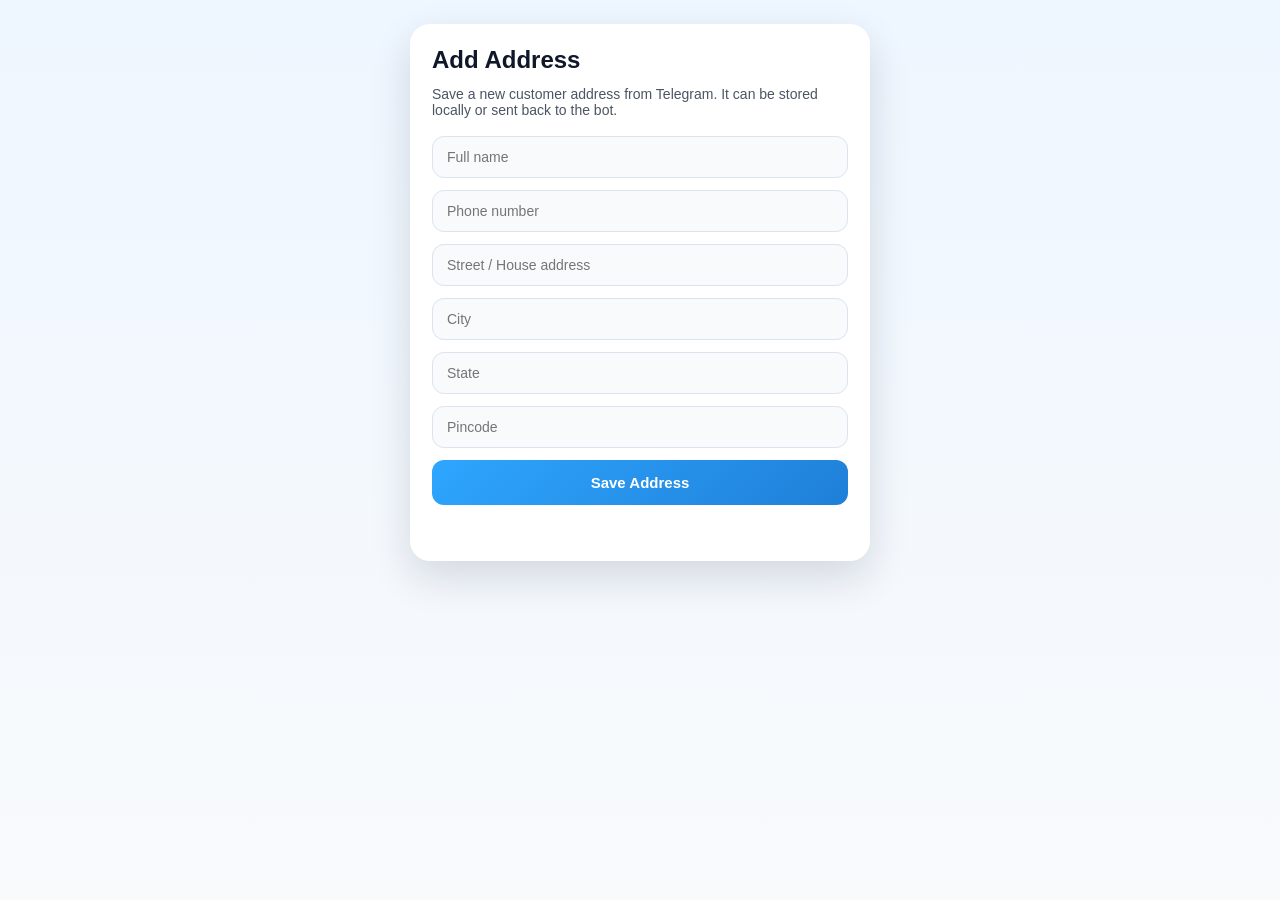
==== public/miniapp.html @ 4f784415 "Add Telegram mini app page and web_app_data support for the bot." ====
<!DOCTYPE html>
<html lang="en">
  <head>
    <meta charset="UTF-8" />
    <meta name="viewport" content="width=device-width, initial-scale=1.0" />
    <title>Address Mini App</title>
    <script src="https://telegram.org/js/telegram-web-app.js"></script>
    <style>
      :root {
        --bg: #0f172a;
        --panel: #111827;
        --card: #ffffff;
        --primary: #2ea6ff;
        --primary-dark: #1f7fd8;
        --text: #0f172a;
        --muted: #4b5563;
        --success: #16a34a;
      }

      * { box-sizing: border-box; }

      body {
        margin: 0;
        min-height: 100vh;
        background: linear-gradient(180deg, #eef6ff 0%, #f8fafc 100%);
        font-family: Arial, Helvetica, sans-serif;
        color: var(--text);
        display: flex;
        justify-content: center;
        align-items: flex-start;
        padding: 24px 16px;
      }

      .card {
        width: min(100%, 460px);
        background: var(--card);
        border-radius: 20px;
        box-shadow: 0 16px 40px rgba(15, 23, 42, 0.14);
        padding: 22px;
      }

      h2 {
        margin: 0 0 12px;
        font-size: 24px;
      }

      p {
        margin: 0 0 18px;
        color: var(--muted);
        font-size: 14px;
      }

      form {
        display: grid;
        gap: 12px;
      }

      input {
        width: 100%;
        border: 1px solid #dbe3ee;
        border-radius: 12px;
        background: #f8fafc;
        padding: 12px 14px;
        font-size: 14px;
        outline: none;
      }

      input:focus {
        border-color: var(--primary);
        box-shadow: 0 0 0 3px rgba(46, 166, 255, 0.12);
      }

      button {
        border: none;
        border-radius: 12px;
        background: linear-gradient(135deg, var(--primary) 0%, var(--primary-dark) 100%);
        color: white;
        font-weight: 700;
        font-size: 15px;
        padding: 14px 16px;
        cursor: pointer;
      }

      button:hover {
        filter: brightness(1.04);
      }

      .status {
        margin-top: 14px;
        font-size: 13px;
        color: var(--muted);
        min-height: 20px;
      }

      .status.success {
        color: var(--success);
        font-weight: 600;
      }
    </style>
  </head>
  <body>
    <div class="card">
      <h2>Add Address</h2>
      <p> Save a new customer address from Telegram. It can be stored locally or sent back to the bot.</p>

      <form id="addressForm">
        <input type="text" name="name" placeholder="Full name" required />
        <input type="text" name="phone" placeholder="Phone number" required />
        <input type="text" name="address" placeholder="Street / House address" required />
        <input type="text" name="city" placeholder="City" required />
        <input type="text" name="state" placeholder="State" required />
        <input type="text" name="pincode" placeholder="Pincode" required />
        <button type="submit">Save Address</button>
      </form>

      <div id="status" class="status" aria-live="polite"></div>
    </div>

    <script>
      const tg = window.Telegram && window.Telegram.WebApp ? window.Telegram.WebApp : null;

      if (tg) {
        tg.ready();
        tg.expand();
        tg.MainButton.setText('Save Address');
        tg.MainButton.show();
      }

      const form = document.getElementById('addressForm');
      const status = document.getElementById('status');

      function showStatus(message, isSuccess = false) {
        status.textContent = message;
        status.classList.toggle('success', isSuccess);
      }

      function submitAddress(data) {
        const payload = JSON.stringify(data);
        localStorage.setItem('miniapp_address', payload);
        showStatus('Address saved locally.', true);

        if (tg) {
          tg.sendData(payload);
          tg.close();
        }
      }

      form.addEventListener('submit', function (event) {
        event.preventDefault();
        const data = Object.fromEntries(new FormData(form).entries());

        if (!data.name || !data.phone || !data.address || !data.city || !data.state || !data.pincode) {
          showStatus('Please fill all fields.');
          return;
        }

        if (tg) {
          tg.MainButton.onClick(() => submitAddress(data));
        }

        submitAddress(data);
      });
    </script>
  </body>
</html>
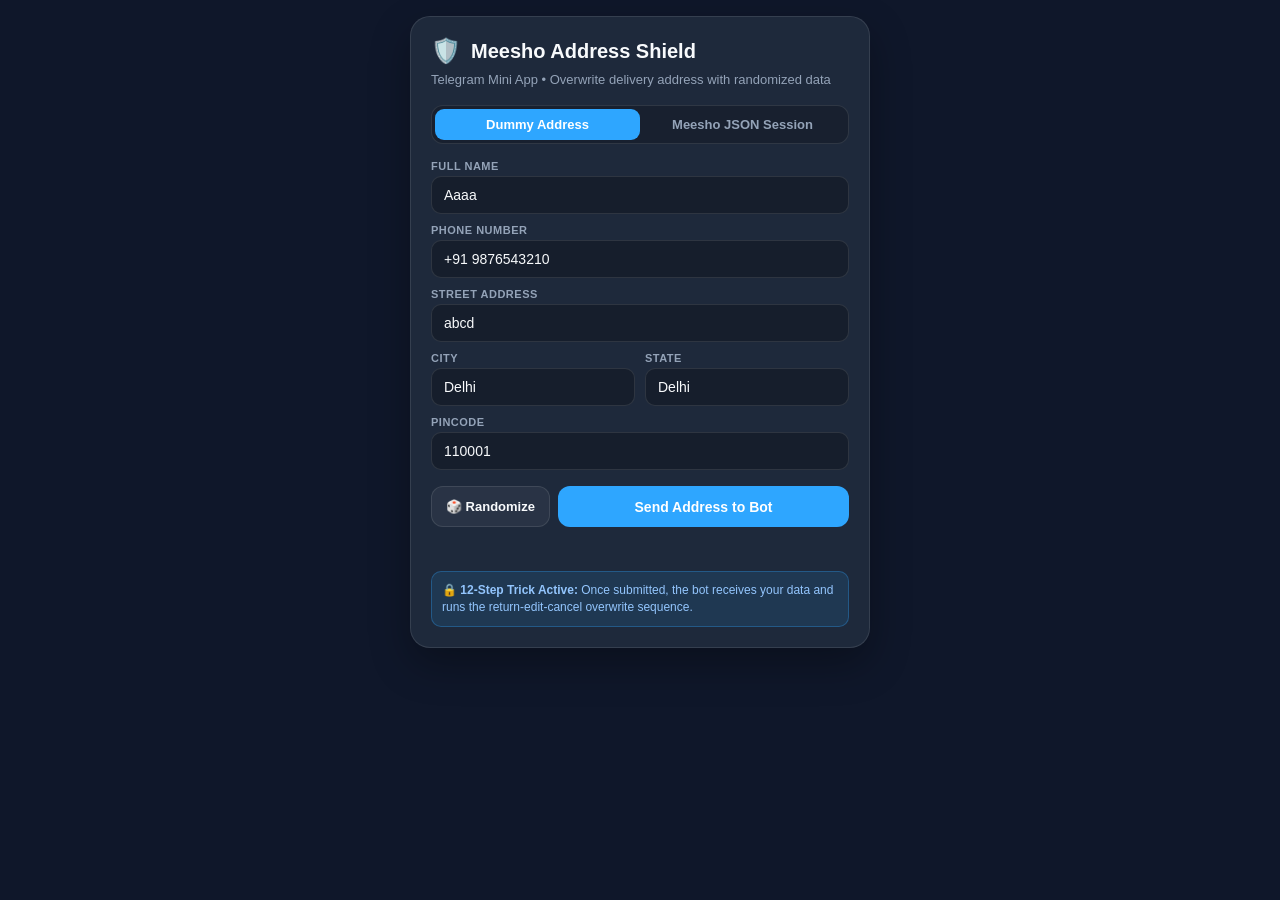
==== commit 6697b266: "feat: upgrade Telegram bot to support Mini App integration Refactored the bot and frontend to enable" ====
--- a/public/miniapp.html
+++ b/public/miniapp.html
@@ -3,162 +3,357 @@
   <head>
     <meta charset="UTF-8" />
     <meta name="viewport" content="width=device-width, initial-scale=1.0" />
-    <title>Address Mini App</title>
+    <title>Meesho Address Shield Mini App</title>
     <script src="https://telegram.org/js/telegram-web-app.js"></script>
     <style>
       :root {
-        --bg: #0f172a;
-        --panel: #111827;
-        --card: #ffffff;
-        --primary: #2ea6ff;
-        --primary-dark: #1f7fd8;
-        --text: #0f172a;
-        --muted: #4b5563;
-        --success: #16a34a;
-      }
-
+        --bg: var(--tg-theme-bg-color, #0f172a);
+        --text: var(--tg-theme-text-color, #f8fafc);
+        --hint: var(--tg-theme-hint-color, #94a3b8);
+        --button: var(--tg-theme-button-color, #2ea6ff);
+        --button-text: var(--tg-theme-button-text-color, #ffffff);
+        --secondary-bg: var(--tg-theme-secondary-bg-color, #1e293b);
+        --border: rgba(255, 255, 255, 0.1);
+        --success: #10b981;
+      }
       * { box-sizing: border-box; }
-
       body {
         margin: 0;
         min-height: 100vh;
-        background: linear-gradient(180deg, #eef6ff 0%, #f8fafc 100%);
-        font-family: Arial, Helvetica, sans-serif;
+        background: var(--bg);
+        font-family: -apple-system, BlinkMacSystemFont, "Segoe UI", Roboto, Helvetica, Arial, sans-serif;
         color: var(--text);
         display: flex;
         justify-content: center;
         align-items: flex-start;
-        padding: 24px 16px;
-      }
-
+        padding: 16px;
+      }
       .card {
         width: min(100%, 460px);
-        background: var(--card);
+        background: var(--secondary-bg);
+        border: 1px solid var(--border);
         border-radius: 20px;
-        box-shadow: 0 16px 40px rgba(15, 23, 42, 0.14);
-        padding: 22px;
-      }
-
+        box-shadow: 0 16px 40px rgba(0, 0, 0, 0.3);
+        padding: 20px;
+      }
+      .header {
+        display: flex;
+        align-items: center;
+        gap: 10px;
+        margin-bottom: 6px;
+      }
+      .header-icon {
+        font-size: 24px;
+      }
       h2 {
-        margin: 0 0 12px;
-        font-size: 24px;
-      }
-
-      p {
-        margin: 0 0 18px;
-        color: var(--muted);
-        font-size: 14px;
-      }
-
+        margin: 0;
+        font-size: 20px;
+        font-weight: 700;
+        color: var(--text);
+      }
+      p.subtitle {
+        margin: 0 0 16px;
+        color: var(--hint);
+        font-size: 13px;
+        line-height: 1.4;
+      }
+      .tabs {
+        display: flex;
+        background: rgba(0, 0, 0, 0.2);
+        padding: 3px;
+        border-radius: 12px;
+        margin-bottom: 16px;
+        border: 1px solid var(--border);
+      }
+      .tab-btn {
+        flex: 1;
+        background: transparent;
+        border: none;
+        color: var(--hint);
+        padding: 8px 10px;
+        font-size: 13px;
+        font-weight: 600;
+        border-radius: 9px;
+        cursor: pointer;
+        transition: all 0.2s;
+      }
+      .tab-btn.active {
+        background: var(--button);
+        color: var(--button-text);
+      }
       form {
         display: grid;
-        gap: 12px;
-      }
-
-      input {
+        gap: 10px;
+      }
+      .input-group {
+        display: flex;
+        flex-direction: column;
+        gap: 4px;
+      }
+      label {
+        font-size: 11px;
+        text-transform: uppercase;
+        font-weight: 700;
+        color: var(--hint);
+        letter-spacing: 0.5px;
+      }
+      input, textarea {
         width: 100%;
-        border: 1px solid #dbe3ee;
-        border-radius: 12px;
-        background: #f8fafc;
-        padding: 12px 14px;
+        border: 1px solid var(--border);
+        border-radius: 10px;
+        background: rgba(0, 0, 0, 0.25);
+        color: var(--text);
+        padding: 10px 12px;
         font-size: 14px;
         outline: none;
-      }
-
-      input:focus {
-        border-color: var(--primary);
-        box-shadow: 0 0 0 3px rgba(46, 166, 255, 0.12);
-      }
-
-      button {
+        transition: border-color 0.2s;
+      }
+      textarea {
+        font-family: monospace;
+        resize: vertical;
+        min-height: 120px;
+      }
+      input:focus, textarea:focus {
+        border-color: var(--button);
+      }
+      .grid-2 {
+        display: grid;
+        grid-template-columns: 1fr 1fr;
+        gap: 10px;
+      }
+      .btn-row {
+        display: flex;
+        gap: 8px;
+        margin-top: 6px;
+      }
+      button.btn-primary {
+        flex: 1;
         border: none;
         border-radius: 12px;
-        background: linear-gradient(135deg, var(--primary) 0%, var(--primary-dark) 100%);
-        color: white;
+        background: var(--button);
+        color: var(--button-text);
         font-weight: 700;
-        font-size: 15px;
-        padding: 14px 16px;
+        font-size: 14px;
+        padding: 12px 14px;
         cursor: pointer;
       }
-
+      button.btn-secondary {
+        border: 1px solid var(--border);
+        border-radius: 12px;
+        background: rgba(255, 255, 255, 0.05);
+        color: var(--text);
+        font-weight: 600;
+        font-size: 13px;
+        padding: 12px 14px;
+        cursor: pointer;
+      }
       button:hover {
-        filter: brightness(1.04);
-      }
-
+        filter: brightness(1.08);
+      }
       .status {
-        margin-top: 14px;
+        margin-top: 12px;
         font-size: 13px;
-        color: var(--muted);
-        min-height: 20px;
-      }
-
+        color: var(--hint);
+        min-height: 18px;
+        text-align: center;
+      }
       .status.success {
         color: var(--success);
         font-weight: 600;
+      }
+      .badge-info {
+        background: rgba(46, 166, 255, 0.12);
+        border: 1px solid rgba(46, 166, 255, 0.3);
+        border-radius: 10px;
+        padding: 10px;
+        font-size: 12px;
+        color: #93c5fd;
+        margin-top: 14px;
+        line-height: 1.4;
       }
     </style>
   </head>
   <body>
     <div class="card">
-      <h2>Add Address</h2>
-      <p> Save a new customer address from Telegram. It can be stored locally or sent back to the bot.</p>
-
+      <div class="header">
+        <span class="header-icon">🛡️</span>
+        <h2>Meesho Address Shield</h2>
+      </div>
+      <p class="subtitle">Telegram Mini App • Overwrite delivery address with randomized data</p>
+
+      <div class="tabs">
+        <button type="button" class="tab-btn active" id="tabAddressBtn" onclick="switchTab('address')">
+          Dummy Address
+        </button>
+        <button type="button" class="tab-btn" id="tabSessionBtn" onclick="switchTab('session')">
+          Meesho JSON Session
+        </button>
+      </div>
+
+      <!-- Tab 1: Address Form -->
       <form id="addressForm">
-        <input type="text" name="name" placeholder="Full name" required />
-        <input type="text" name="phone" placeholder="Phone number" required />
-        <input type="text" name="address" placeholder="Street / House address" required />
-        <input type="text" name="city" placeholder="City" required />
-        <input type="text" name="state" placeholder="State" required />
-        <input type="text" name="pincode" placeholder="Pincode" required />
-        <button type="submit">Save Address</button>
+        <div class="input-group">
+          <label>Full Name</label>
+          <input type="text" id="in_name" name="name" value="Aaaa" required />
+        </div>
+        <div class="input-group">
+          <label>Phone Number</label>
+          <input type="text" id="in_phone" name="phone" value="+91 9876543210" required />
+        </div>
+        <div class="input-group">
+          <label>Street Address</label>
+          <input type="text" id="in_address" name="address" value="abcd" required />
+        </div>
+        <div class="grid-2">
+          <div class="input-group">
+            <label>City</label>
+            <input type="text" id="in_city" name="city" value="Delhi" required />
+          </div>
+          <div class="input-group">
+            <label>State</label>
+            <input type="text" id="in_state" name="state" value="Delhi" required />
+          </div>
+        </div>
+        <div class="input-group">
+          <label>Pincode</label>
+          <input type="text" id="in_pincode" name="pincode" value="110001" required />
+        </div>
+
+        <div class="btn-row">
+          <button type="button" class="btn-secondary" onclick="generateRandomDummy()">🎲 Randomize</button>
+          <button type="submit" class="btn-primary">Send Address to Bot</button>
+        </div>
       </form>
 
+      <!-- Tab 2: Session JSON Form -->
+      <form id="sessionForm" style="display: none;">
+        <div class="input-group">
+          <label>Meesho xo_token JSON Payload</label>
+          <textarea id="in_json" placeholder='{"phone": "+918583926134", "xo_token": "..."}'></textarea>
+        </div>
+        <div class="btn-row">
+          <button type="button" class="btn-secondary" onclick="fillSampleJson()">📥 Sample JSON</button>
+          <button type="submit" class="btn-primary">Send Session to Bot</button>
+        </div>
+      </form>
+
       <div id="status" class="status" aria-live="polite"></div>
+
+      <div class="badge-info">
+        🔒 <strong>12-Step Trick Active:</strong> Once submitted, the bot receives your data and runs the return-edit-cancel overwrite sequence.
+      </div>
     </div>
 
     <script>
       const tg = window.Telegram && window.Telegram.WebApp ? window.Telegram.WebApp : null;
-
       if (tg) {
         tg.ready();
         tg.expand();
-        tg.MainButton.setText('Save Address');
-        tg.MainButton.show();
-      }
-
-      const form = document.getElementById('addressForm');
-      const status = document.getElementById('status');
-
+      }
+
+      const dummyNames = ["Aaaa", "R. K. Verma", "P. Kumar", "S. Gupta", "A. Sharma"];
+      const dummyStreets = ["abcd", "House 42", "Block B-101", "Flat 302", "Plot 18"];
+      const dummyCities = [
+        { city: "Delhi", state: "Delhi", pincode: "110001" },
+        { city: "Mumbai", state: "Maharashtra", pincode: "400001" },
+        { city: "Bengaluru", state: "Karnataka", pincode: "560001" },
+        { city: "Kolkata", state: "West Bengal", pincode: "700001" },
+        { city: "Hyderabad", state: "Telangana", pincode: "500001" }
+      ];
+
+      function generateRandomDummy() {
+        const randCity = dummyCities[Math.floor(Math.random() * dummyCities.length)];
+        const randName = dummyNames[Math.floor(Math.random() * dummyNames.length)];
+        const randStreet = dummyStreets[Math.floor(Math.random() * dummyStreets.length)];
+        const randPhone = "+91 " + Math.floor(6000000000 + Math.random() * 3999999999);
+
+        document.getElementById('in_name').value = randName;
+        document.getElementById('in_phone').value = randPhone;
+        document.getElementById('in_address').value = randStreet;
+        document.getElementById('in_city').value = randCity.city;
+        document.getElementById('in_state').value = randCity.state;
+        document.getElementById('in_pincode').value = randCity.pincode;
+
+        showStatus('Generated new randomized dummy address.', true);
+      }
+
+      function fillSampleJson() {
+        const sample = {
+          phone: "+918583926134",
+          user_id: "592370847",
+          xo_token: "eyJ0eXBlIjoiY29tcG9zaXRlIn0=...",
+          instance_id: "ef11d2a9ac3d4db5807ae0997d212d03",
+          new_account: true
+        };
+        document.getElementById('in_json').value = JSON.stringify(sample, null, 2);
+        showStatus('Sample JSON populated.', true);
+      }
+
+      function switchTab(tab) {
+        const addrForm = document.getElementById('addressForm');
+        const sessForm = document.getElementById('sessionForm');
+        const tabAddr = document.getElementById('tabAddressBtn');
+        const tabSess = document.getElementById('tabSessionBtn');
+
+        if (tab === 'address') {
+          addrForm.style.display = 'grid';
+          sessForm.style.display = 'none';
+          tabAddr.classList.add('active');
+          tabSess.classList.remove('active');
+        } else {
+          addrForm.style.display = 'none';
+          sessForm.style.display = 'grid';
+          tabSess.classList.add('active');
+          tabAddr.classList.remove('active');
+        }
+      }
+
+      const statusEl = document.getElementById('status');
       function showStatus(message, isSuccess = false) {
-        status.textContent = message;
-        status.classList.toggle('success', isSuccess);
-      }
-
-      function submitAddress(data) {
-        const payload = JSON.stringify(data);
-        localStorage.setItem('miniapp_address', payload);
-        showStatus('Address saved locally.', true);
-
+        statusEl.textContent = message;
+        statusEl.classList.toggle('success', isSuccess);
+      }
+
+      function sendPayloadToBot(payloadObj) {
+        const str = JSON.stringify(payloadObj);
+        showStatus('Sending data to Telegram Bot...', true);
         if (tg) {
-          tg.sendData(payload);
-          tg.close();
+          tg.sendData(str);
+          setTimeout(() => {
+            tg.close();
+          }, 300);
+        } else {
+          showStatus('Sent (Preview Mode - WebApp not inside Telegram).', true);
         }
       }
 
-      form.addEventListener('submit', function (event) {
-        event.preventDefault();
-        const data = Object.fromEntries(new FormData(form).entries());
-
-        if (!data.name || !data.phone || !data.address || !data.city || !data.state || !data.pincode) {
-          showStatus('Please fill all fields.');
+      document.getElementById('addressForm').addEventListener('submit', function (e) {
+        e.preventDefault();
+        const data = {
+          type: "address",
+          name: document.getElementById('in_name').value.trim(),
+          phone: document.getElementById('in_phone').value.trim(),
+          address: document.getElementById('in_address').value.trim(),
+          city: document.getElementById('in_city').value.trim(),
+          state: document.getElementById('in_state').value.trim(),
+          pincode: document.getElementById('in_pincode').value.trim()
+        };
+        sendPayloadToBot(data);
+      });
+
+      document.getElementById('sessionForm').addEventListener('submit', function (e) {
+        e.preventDefault();
+        const rawJson = document.getElementById('in_json').value.trim();
+        if (!rawJson) {
+          showStatus('Please enter valid JSON.');
           return;
         }
-
-        if (tg) {
-          tg.MainButton.onClick(() => submitAddress(data));
+        try {
+          const parsed = JSON.parse(rawJson);
+          sendPayloadToBot({ type: "session", ...parsed });
+        } catch (err) {
+          showStatus('Invalid JSON syntax: ' + err.message);
         }
-
-        submitAddress(data);
       });
     </script>
   </body>
